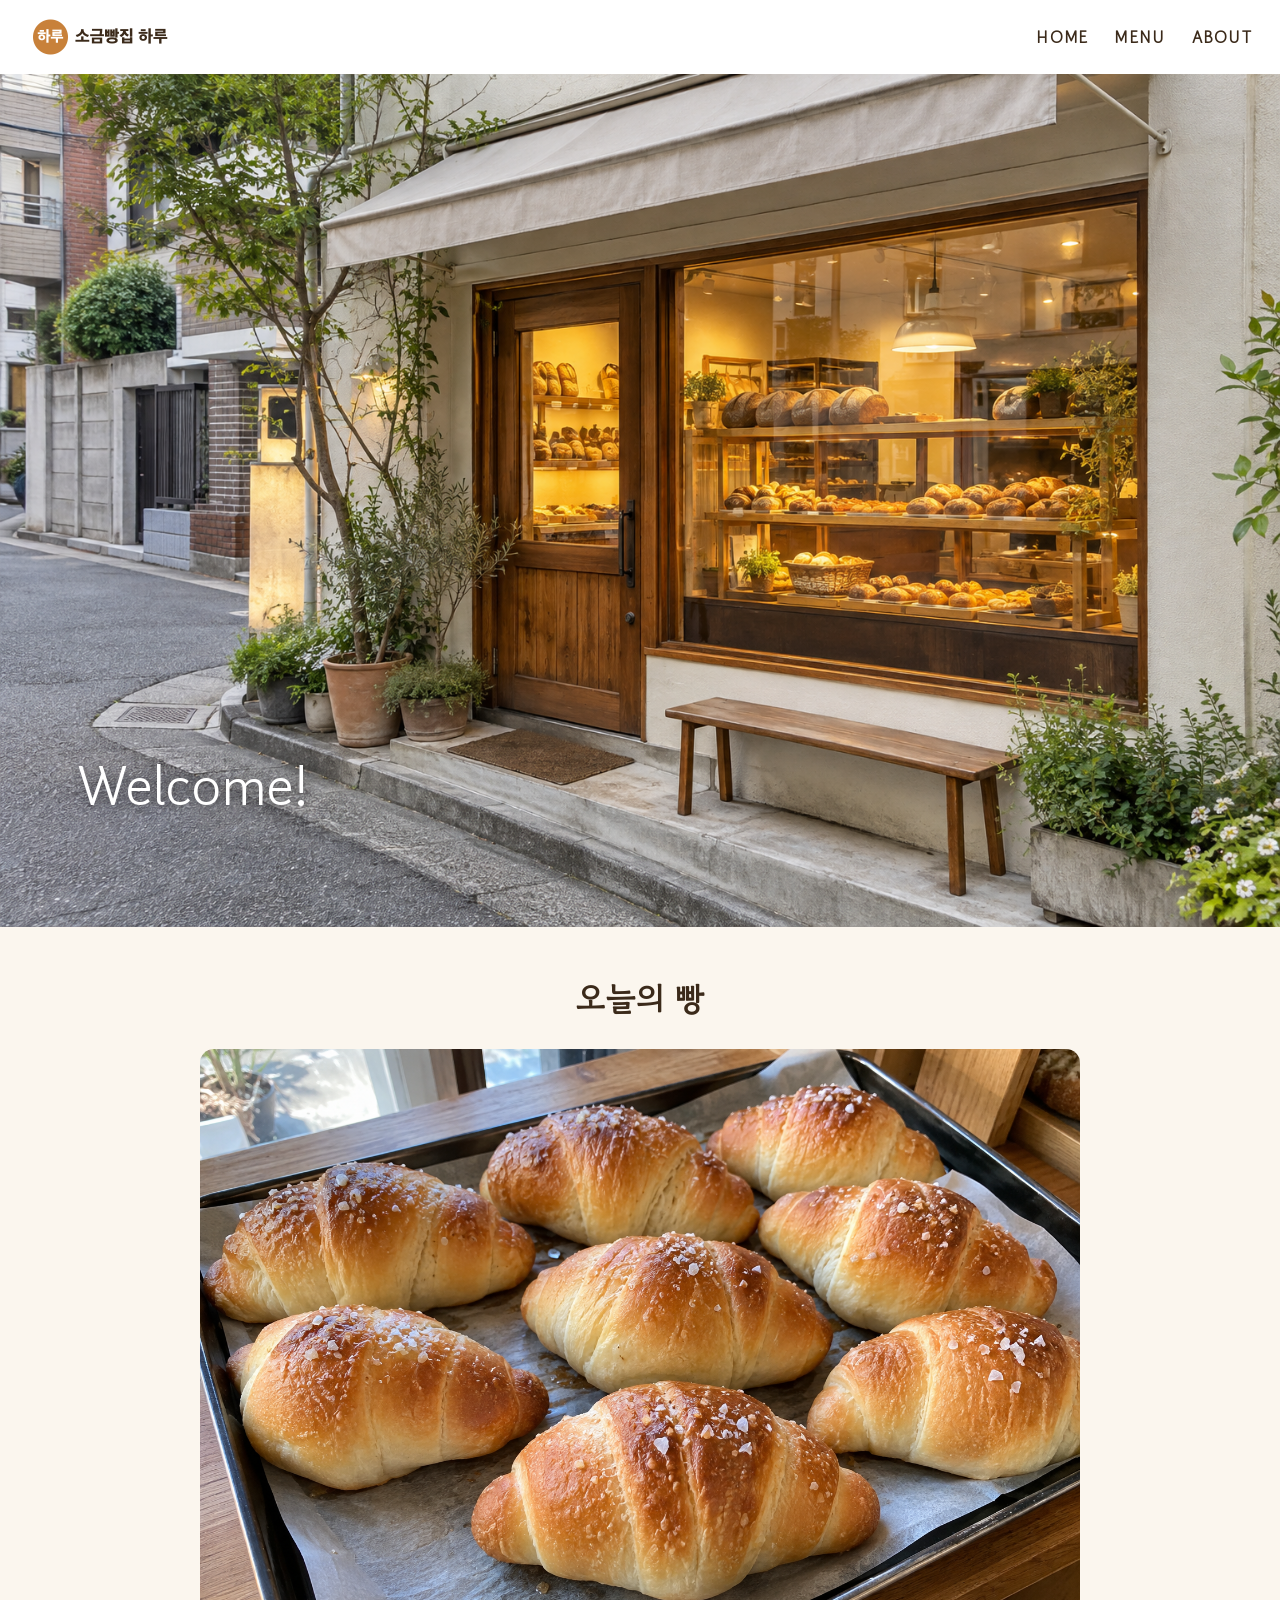
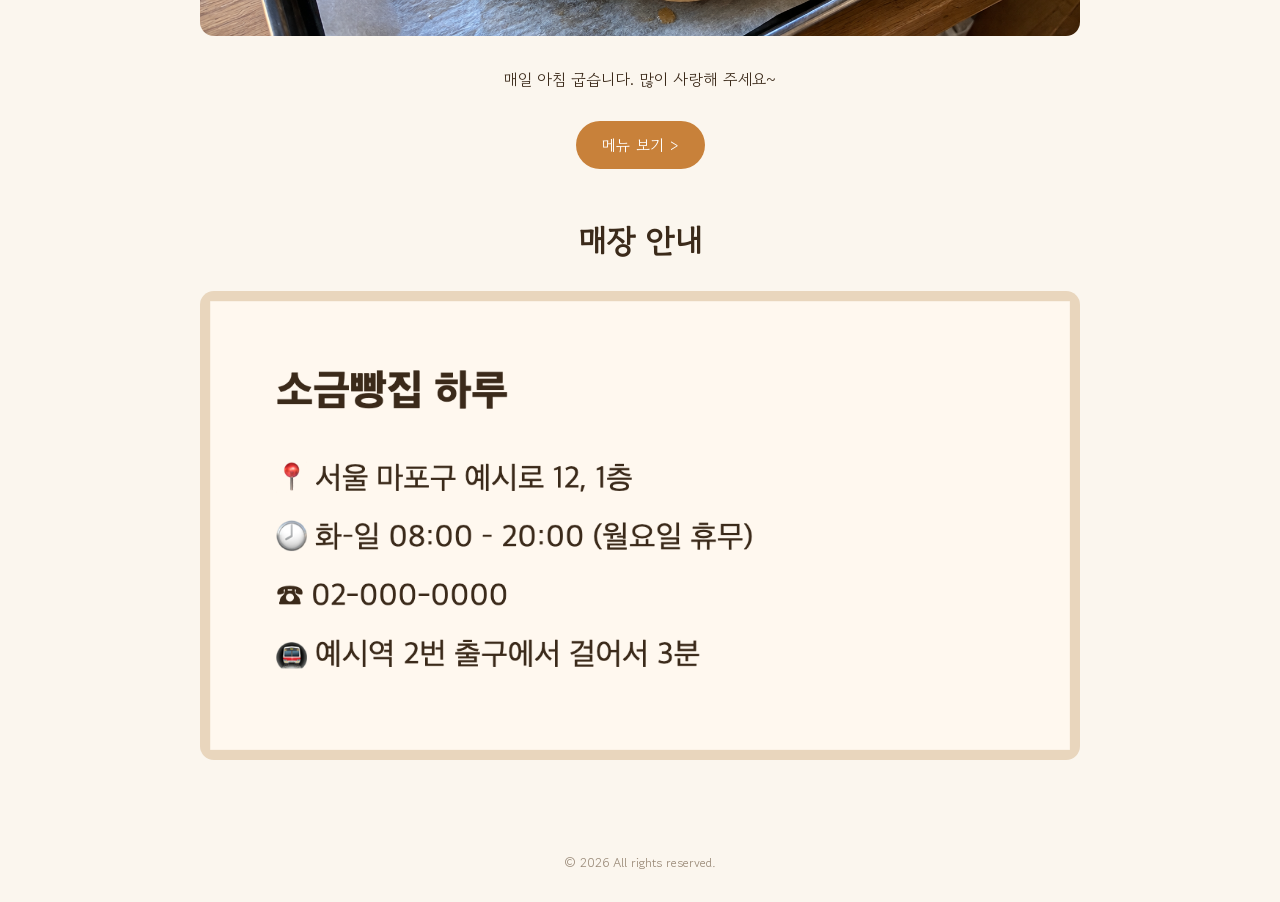
==== index.html @ ced57740 "예시 빵집 사이트 (점검 전)" ====
<!DOCTYPE html>
<html lang="en">
<head>
<meta charset="utf-8">
<meta name="viewport" content="width=device-width, initial-scale=1">
<title>Home</title>
<link href="https://fonts.googleapis.com/css2?family=Gowun+Dodum&family=Noto+Sans+KR:wght@100;200;300;400;500;600;700;800;900&display=block" rel="stylesheet">
<link rel="stylesheet" href="css/style.css">
<script src="js/slider.js"></script>
</head>
<body>
<div class="nav">
  <img src="img/logo.png" class="logo">
  <div class="menu-links">
    <div class="link" onclick="location.href='index.html'">HOME</div>
    <div class="link" onclick="location.href='menu.html'">MENU</div>
    <div class="link" onclick="location.href='about.html'">ABOUT</div>
  </div>
</div>

<div class="hero">
  <img src="img/storefront.png">
  <div class="hero-text">Welcome!</div>
</div>

<div class="section">
  <div class="title">오늘의 빵</div>
  <img src="img/saltbread.png" class="photo">
  <p>매일 아침 굽습니다. 많이 사랑해 주세요~</p>
  <div class="btn" onclick="location.href='menu.html'">메뉴 보기 &gt;</div>
</div>

<div class="section">
  <div class="title">매장 안내</div>
  <img src="img/info.png" class="photo">
</div>

<div class="footer">© 2026 All rights reserved.</div>
</body>
</html>
---- css/style.css ----
body{margin:0;font-family:'Gowun Dodum','Noto Sans KR',sans-serif;background:#fbf6ee;color:#3b2a1a}
.nav{display:flex;justify-content:space-between;align-items:center;padding:14px 28px;background:#fff;box-shadow:0 1px 6px rgba(0,0,0,.06)}
.logo{height:46px}
.menu-links{display:flex;gap:26px}
.link{cursor:pointer;font-weight:700;letter-spacing:.08em}
.hero{position:relative}
.hero img{width:100%;display:block}
.hero-text{position:absolute;left:6%;bottom:12%;font-size:56px;color:#fff;text-shadow:0 2px 12px rgba(0,0,0,.5)}
.section{max-width:880px;margin:48px auto;padding:0 20px;text-align:center}
.title{font-size:32px;font-weight:800;margin-bottom:18px}
.photo{width:100%;border-radius:14px;margin:10px 0}
.btn{display:inline-block;margin-top:14px;padding:12px 26px;border-radius:30px;background:#c8813a;color:#fff;cursor:pointer}
.footer{text-align:center;padding:30px;color:#9a8a78;font-size:13px}
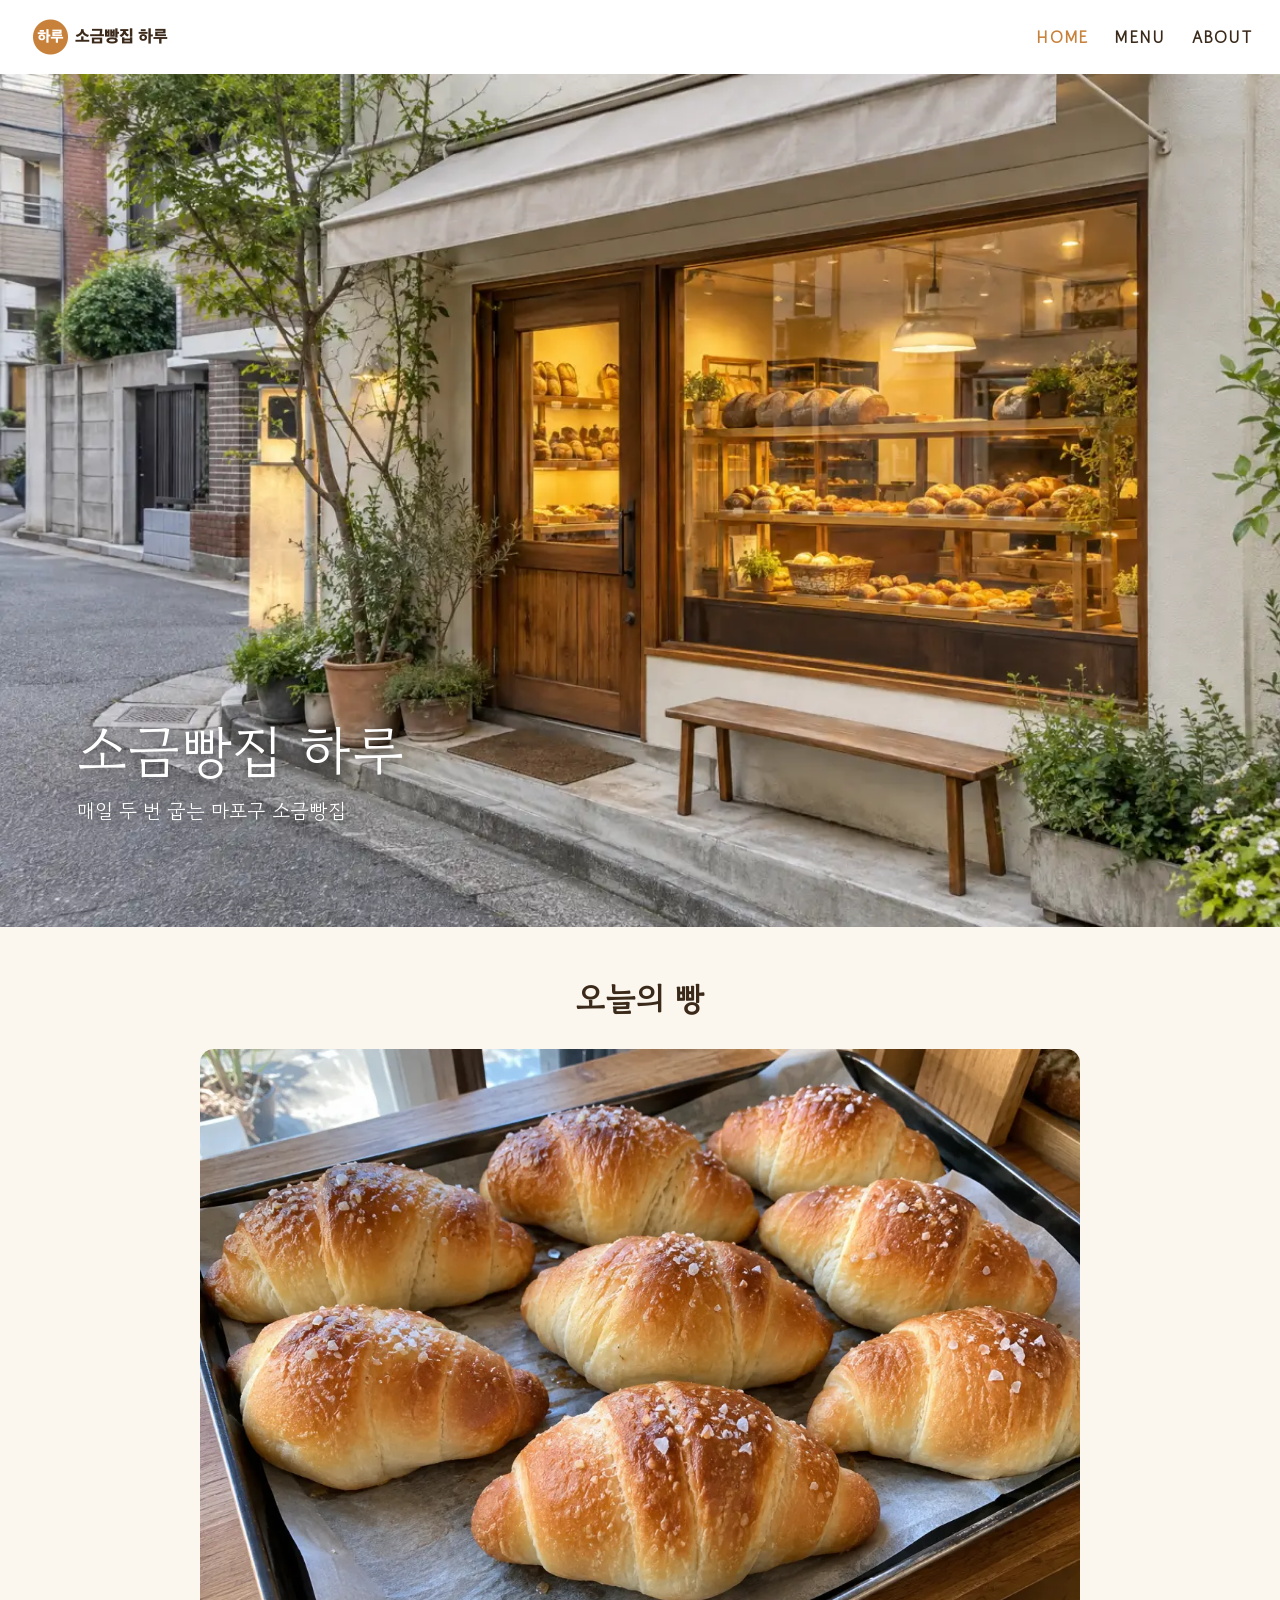
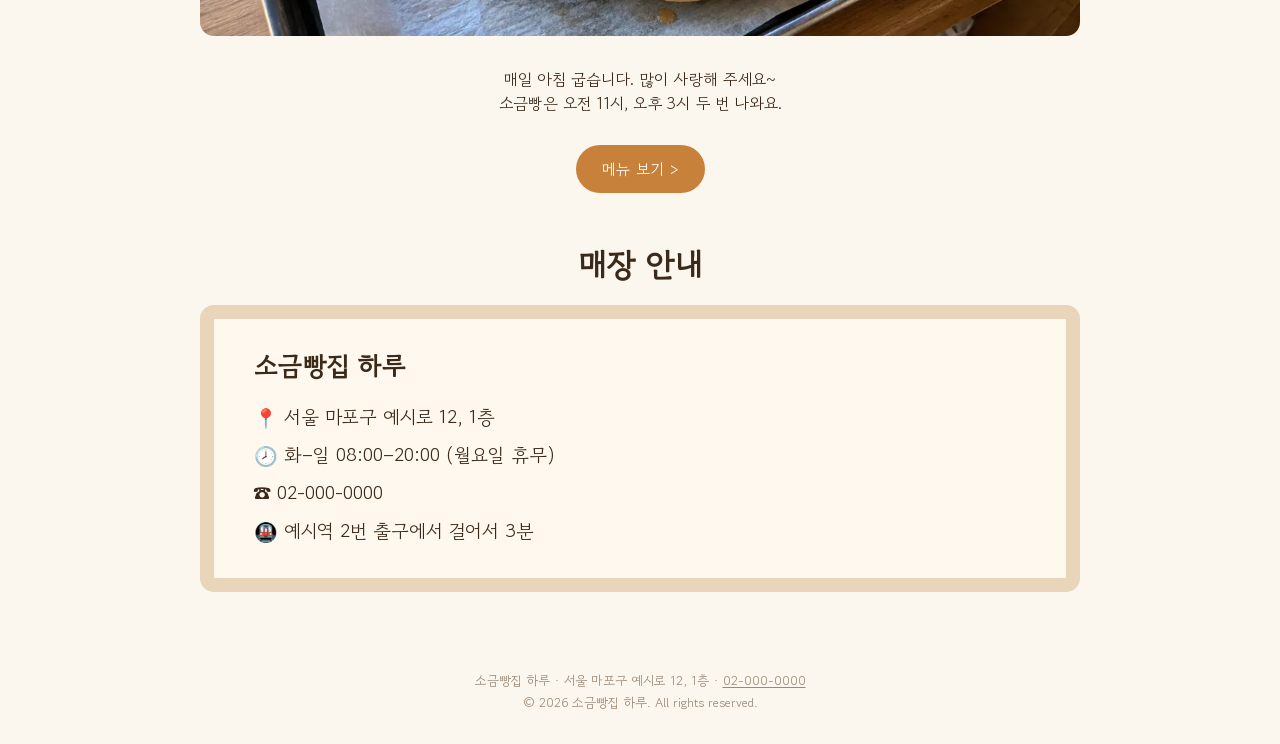
==== commit 1d213694: "claude-seo 액션 플랜 1~4단계 반영 (Claude Code 수정)" ====
--- a/index.html
+++ b/index.html
@@ -1,40 +1,96 @@
 <!DOCTYPE html>
-<html lang="en">
+<html lang="ko">
 <head>
 <meta charset="utf-8">
 <meta name="viewport" content="width=device-width, initial-scale=1">
-<title>Home</title>
-<link href="https://fonts.googleapis.com/css2?family=Gowun+Dodum&family=Noto+Sans+KR:wght@100;200;300;400;500;600;700;800;900&display=block" rel="stylesheet">
+<title>소금빵집 하루 | 마포구 소금빵 베이커리</title>
+<meta name="description" content="서울 마포구 소금빵 전문점 하루. 소금빵은 매일 오전 11시·오후 3시에 나와요. 화–일 08:00–20:00, 월요일 휴무. 예시역 2번 출구에서 걸어서 3분.">
+<link rel="canonical" href="https://solostack100.github.io/haru-bakery-demo/">
+<meta property="og:type" content="website">
+<meta property="og:locale" content="ko_KR">
+<meta property="og:site_name" content="소금빵집 하루">
+<meta property="og:title" content="소금빵집 하루 | 마포구 소금빵 베이커리">
+<meta property="og:description" content="매일 오전 11시·오후 3시, 하루 두 번 굽는 마포구 소금빵집.">
+<meta property="og:url" content="https://solostack100.github.io/haru-bakery-demo/">
+<meta property="og:image" content="https://solostack100.github.io/haru-bakery-demo/img/og-image.jpg">
+<meta property="og:image:width" content="1200">
+<meta property="og:image:height" content="630">
+<meta name="twitter:card" content="summary_large_image">
+<link rel="preconnect" href="https://fonts.googleapis.com">
+<link rel="preconnect" href="https://fonts.gstatic.com" crossorigin>
+<link href="https://fonts.googleapis.com/css2?family=Gowun+Dodum&display=swap" rel="stylesheet">
 <link rel="stylesheet" href="css/style.css">
-<script src="js/slider.js"></script>
+<script type="application/ld+json">
+{
+  "@context": "https://schema.org",
+  "@type": "Bakery",
+  "@id": "https://solostack100.github.io/haru-bakery-demo/#bakery",
+  "name": "소금빵집 하루",
+  "url": "https://solostack100.github.io/haru-bakery-demo/",
+  "logo": "https://solostack100.github.io/haru-bakery-demo/img/logo.png",
+  "image": "https://solostack100.github.io/haru-bakery-demo/img/storefront.webp",
+  "telephone": "+82-2-000-0000",
+  "priceRange": "₩3,000–₩4,500",
+  "address": {
+    "@type": "PostalAddress",
+    "streetAddress": "예시로 12, 1층",
+    "addressLocality": "마포구",
+    "addressRegion": "서울",
+    "addressCountry": "KR"
+  },
+  "openingHoursSpecification": [{
+    "@type": "OpeningHoursSpecification",
+    "dayOfWeek": ["Tuesday", "Wednesday", "Thursday", "Friday", "Saturday", "Sunday"],
+    "opens": "08:00",
+    "closes": "20:00"
+  }],
+  "hasMenu": "https://solostack100.github.io/haru-bakery-demo/menu.html"
+}
+</script>
 </head>
 <body>
-<div class="nav">
-  <img src="img/logo.png" class="logo">
-  <div class="menu-links">
-    <div class="link" onclick="location.href='index.html'">HOME</div>
-    <div class="link" onclick="location.href='menu.html'">MENU</div>
-    <div class="link" onclick="location.href='about.html'">ABOUT</div>
+<header class="nav">
+  <a href="./" class="logo-link"><img src="img/logo.png" class="logo" width="760" height="184" alt="소금빵집 하루"></a>
+  <nav class="menu-links">
+    <a class="link" href="./" aria-current="page">HOME</a>
+    <a class="link" href="menu.html">MENU</a>
+    <a class="link" href="about.html">ABOUT</a>
+  </nav>
+</header>
+
+<main>
+<div class="hero">
+  <img src="img/storefront.webp" width="1200" height="800" fetchpriority="high" alt="나무 문과 진열창 너머로 빵이 보이는 소금빵집 하루 가게 앞">
+  <div class="hero-text">
+    <h1>소금빵집 하루</h1>
+    <p>매일 두 번 굽는 마포구 소금빵집</p>
   </div>
 </div>
 
-<div class="hero">
-  <img src="img/storefront.png">
-  <div class="hero-text">Welcome!</div>
-</div>
+<section class="section">
+  <h2 class="title">오늘의 빵</h2>
+  <img src="img/saltbread.webp" class="photo" width="1200" height="800" loading="lazy" alt="굵은 소금을 올려 갓 구운 소금빵이 담긴 오븐 팬">
+  <p>매일 아침 굽습니다. 많이 사랑해 주세요~<br>소금빵은 오전 11시, 오후 3시 두 번 나와요.</p>
+  <a class="btn" href="menu.html">메뉴 보기 &gt;</a>
+</section>
 
-<div class="section">
-  <div class="title">오늘의 빵</div>
-  <img src="img/saltbread.png" class="photo">
-  <p>매일 아침 굽습니다. 많이 사랑해 주세요~</p>
-  <div class="btn" onclick="location.href='menu.html'">메뉴 보기 &gt;</div>
-</div>
+<section class="section">
+  <h2 class="title">매장 안내</h2>
+  <address class="card info">
+    <p class="card-title">소금빵집 하루</p>
+    <ul class="info-list">
+      <li><span aria-hidden="true">📍</span> 서울 마포구 예시로 12, 1층</li>
+      <li><span aria-hidden="true">🕗</span> 화–일 08:00–20:00 (월요일 휴무)</li>
+      <li><span aria-hidden="true">☎</span> <a href="tel:+8220000000">02-000-0000</a></li>
+      <li><span aria-hidden="true">🚇</span> 예시역 2번 출구에서 걸어서 3분</li>
+    </ul>
+  </address>
+</section>
+</main>
 
-<div class="section">
-  <div class="title">매장 안내</div>
-  <img src="img/info.png" class="photo">
-</div>
-
-<div class="footer">© 2026 All rights reserved.</div>
+<footer class="footer">
+  <address>소금빵집 하루 · 서울 마포구 예시로 12, 1층 · <a href="tel:+8220000000">02-000-0000</a></address>
+  © 2026 소금빵집 하루. All rights reserved.
+</footer>
 </body>
 </html>
--- a/css/style.css
+++ b/css/style.css
@@ -1,13 +1,39 @@
 body{margin:0;font-family:'Gowun Dodum','Noto Sans KR',sans-serif;background:#fbf6ee;color:#3b2a1a}
+a{color:inherit}
 .nav{display:flex;justify-content:space-between;align-items:center;padding:14px 28px;background:#fff;box-shadow:0 1px 6px rgba(0,0,0,.06)}
-.logo{height:46px}
+.logo-link{display:block;line-height:0}
+.logo{height:46px;width:auto}
 .menu-links{display:flex;gap:26px}
-.link{cursor:pointer;font-weight:700;letter-spacing:.08em}
+.link{cursor:pointer;font-weight:700;letter-spacing:.08em;text-decoration:none}
+.link[aria-current="page"]{color:#c8813a}
 .hero{position:relative}
-.hero img{width:100%;display:block}
-.hero-text{position:absolute;left:6%;bottom:12%;font-size:56px;color:#fff;text-shadow:0 2px 12px rgba(0,0,0,.5)}
+.hero img{width:100%;height:auto;display:block}
+.hero-text{position:absolute;left:6%;right:6%;bottom:12%;color:#fff;text-shadow:0 2px 12px rgba(0,0,0,.5)}
+.hero-text h1{margin:0;font-size:56px;font-weight:400}
+.hero-text p{margin:6px 0 0;font-size:20px}
 .section{max-width:880px;margin:48px auto;padding:0 20px;text-align:center}
-.title{font-size:32px;font-weight:800;margin-bottom:18px}
-.photo{width:100%;border-radius:14px;margin:10px 0}
-.btn{display:inline-block;margin-top:14px;padding:12px 26px;border-radius:30px;background:#c8813a;color:#fff;cursor:pointer}
-.footer{text-align:center;padding:30px;color:#9a8a78;font-size:13px}
+.title{font-size:32px;font-weight:800;margin:0 0 18px}
+.photo{width:100%;height:auto;border-radius:14px;margin:10px 0}
+.btn{display:inline-block;margin-top:14px;padding:12px 26px;border-radius:30px;background:#c8813a;color:#fff;cursor:pointer;text-decoration:none}
+.card{background:#fff8ee;border:14px solid #e9d5b9;border-radius:14px;padding:28px 40px;margin:10px 0;text-align:left}
+.card-title{font-size:26px;font-weight:800;margin:0 0 14px}
+.info{font-style:normal}
+.info-list{list-style:none;margin:0;padding:0;font-size:19px;line-height:2}
+.info-list a{text-decoration:none}
+.menu-list{list-style:none;margin:0;padding:0;font-size:22px}
+.menu-list li{display:flex;justify-content:space-between;gap:16px;padding:10px 0}
+.menu-note{text-align:center;color:#a07a55;margin:16px 0 0}
+.about{text-align:left;line-height:1.8}
+.about h2{font-size:22px;margin:32px 0 8px}
+.footer{text-align:center;padding:30px;color:#9a8a78;font-size:13px;line-height:1.7}
+.footer address{font-style:normal}
+@media (max-width:600px){
+  .nav{flex-direction:column;gap:10px;padding:12px 16px}
+  .logo{height:38px}
+  .menu-links{gap:20px}
+  .hero-text h1{font-size:34px}
+  .hero-text p{font-size:15px}
+  .card{border-width:8px;padding:20px}
+  .info-list{font-size:16px}
+  .menu-list{font-size:18px}
+}
